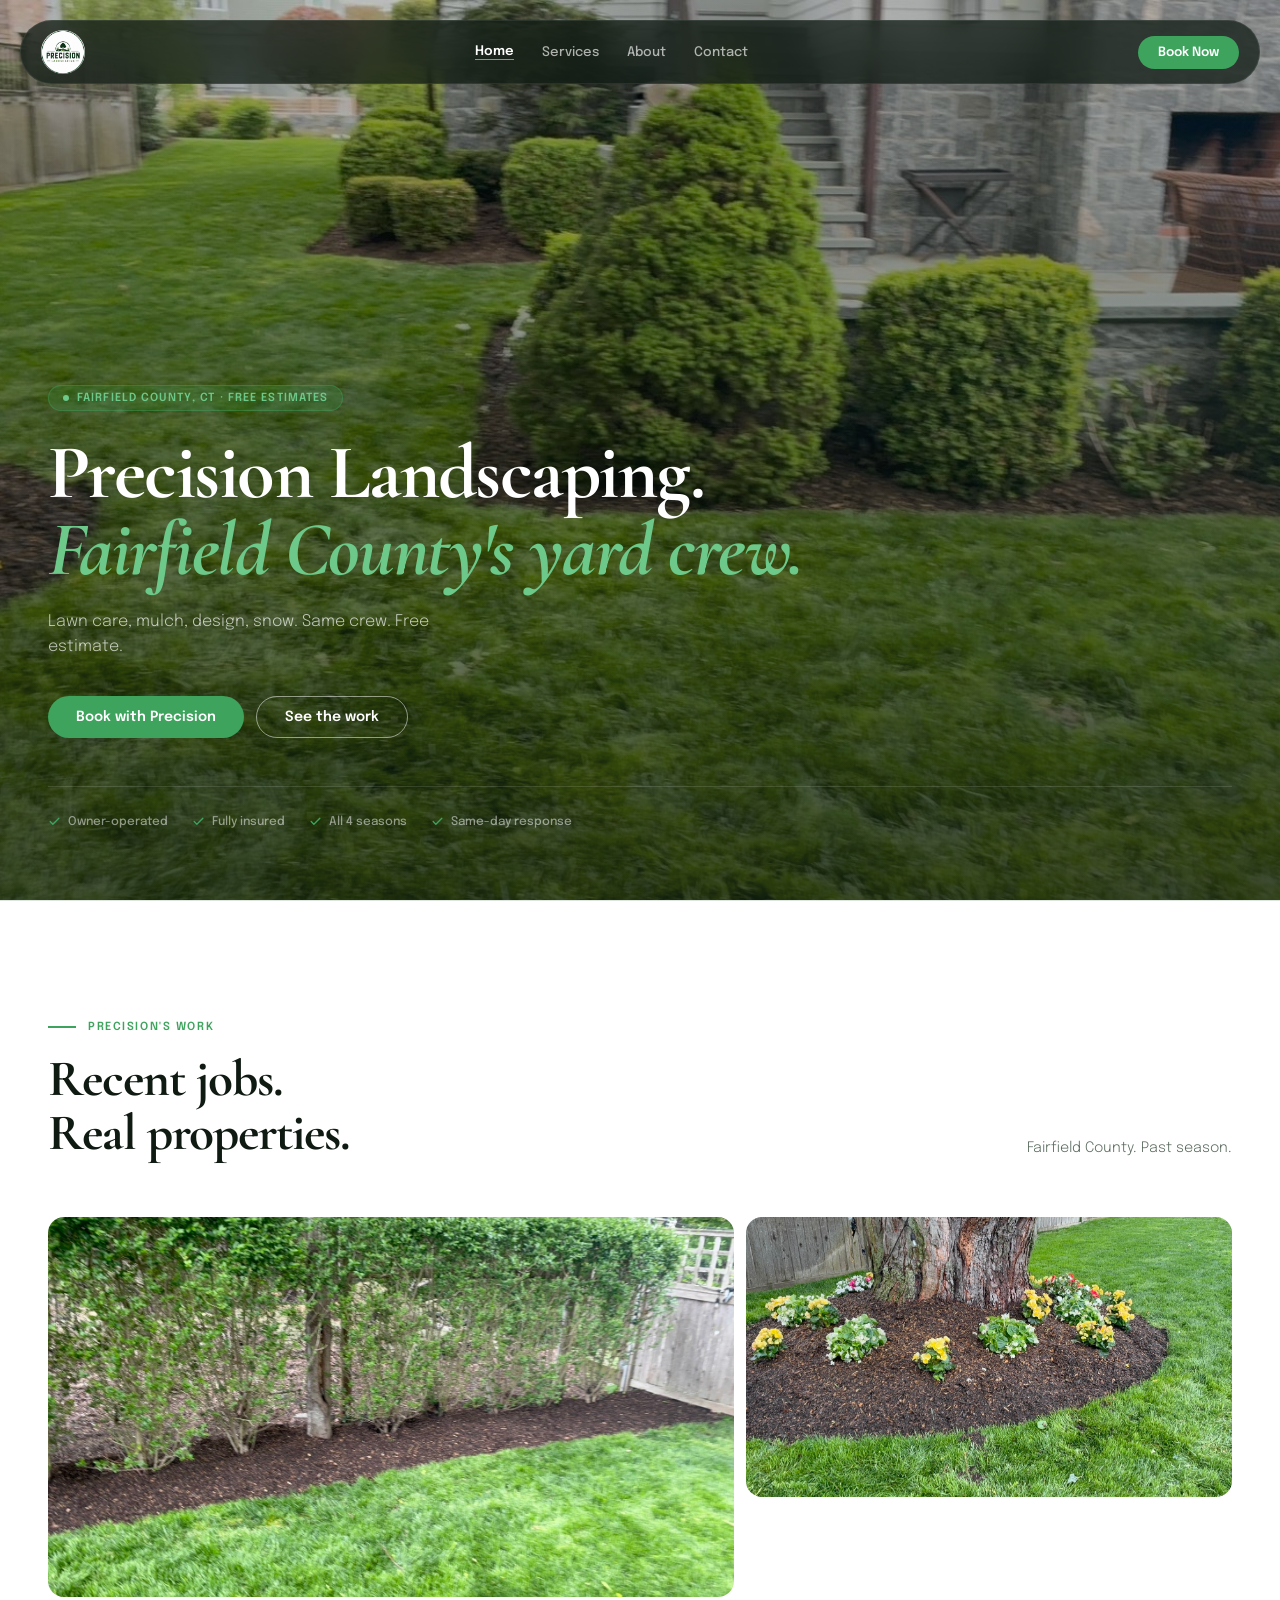
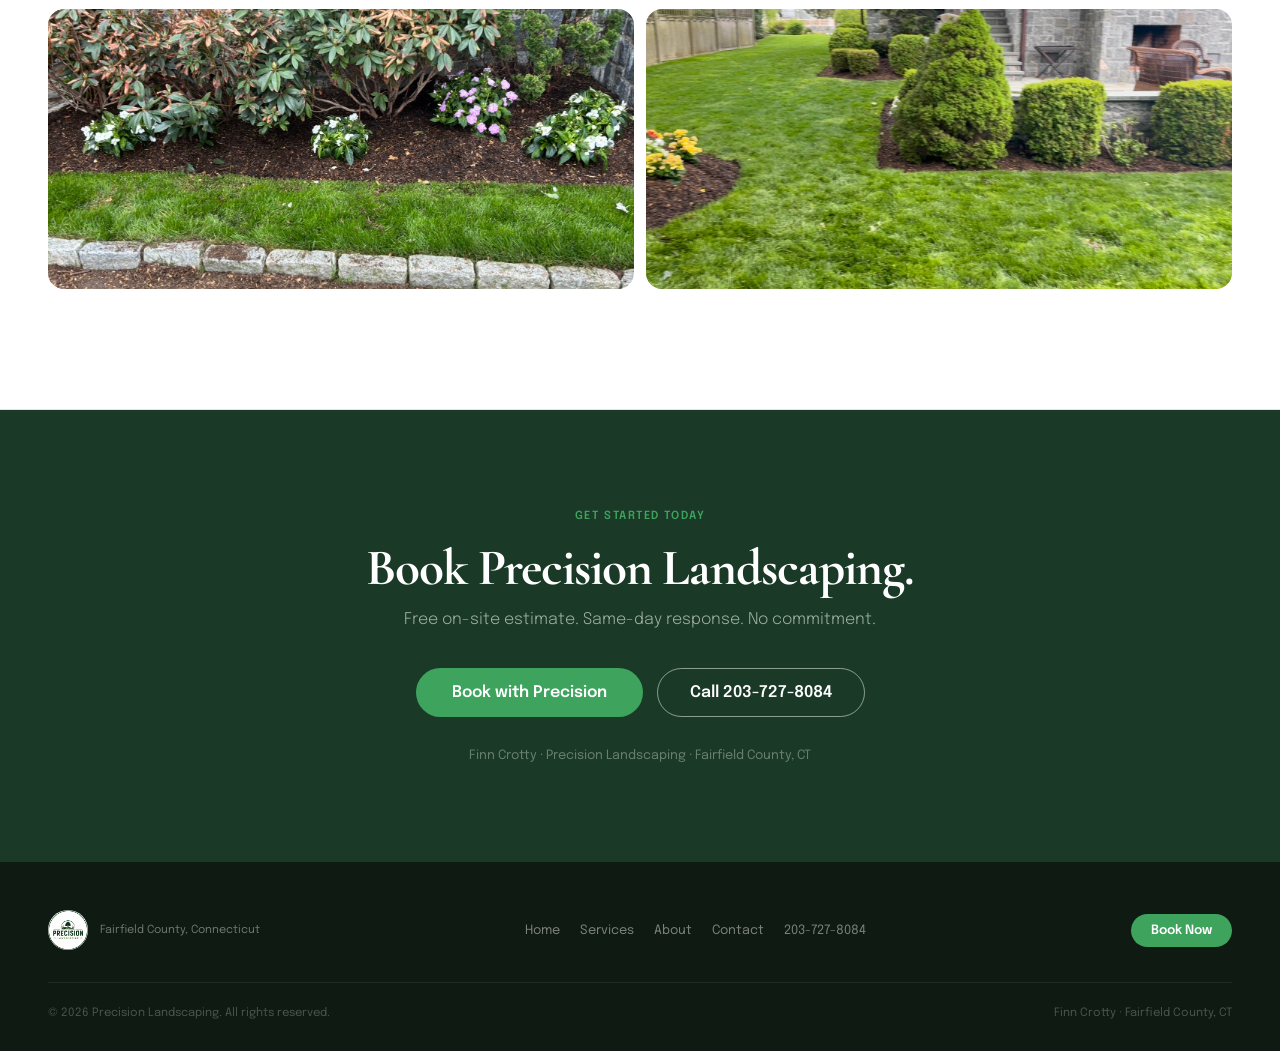
==== index.html @ 97a8960c "Initial commit — Precision Landscaping website Multi-page static site: home, services, about, contac" ====
<!DOCTYPE html>
<html lang="en">
<head>
  <meta charset="UTF-8" />
  <meta name="viewport" content="width=device-width, initial-scale=1.0" />
  <title>Precision Landscaping — Fairfield County, CT</title>
  <meta name="description" content="Precision Landscaping. Lawn care, mulch, design, and snow removal in Fairfield County, CT. Call Finn Crotty for a free estimate — 203-727-8084." />
  <link rel="icon" type="image/svg+xml" href="favicon.svg" />
  <link rel="stylesheet" href="styles.css" />
  <script type="application/ld+json">
  {"@context":"https://schema.org","@type":"LocalBusiness","name":"Precision Landscaping","telephone":"203-727-8084","areaServed":{"@type":"State","name":"Connecticut"},"priceRange":"$$"}
  </script>
</head>
<body>

<!-- ── NAV ── -->
<header id="site-header" role="banner">
  <div style="padding:0 20px;display:flex;align-items:center;justify-content:space-between;height:62px;gap:16px;">
    <a href="index.html" aria-label="Precision Landscaping home" style="display:flex;align-items:center;text-decoration:none;flex-shrink:0;">
      <img src="assets/logo.jpg" alt="Precision Landscaping" style="height:44px;width:44px;border-radius:50%;object-fit:cover;" />
    </a>
    <nav aria-label="Main navigation" style="display:flex;align-items:center;gap:28px;flex:1;justify-content:center;" class="desktop-nav">
      <a href="index.html"    style="color:white;text-decoration:none;font-size:0.825rem;font-weight:600;border-bottom:1.5px solid rgba(255,255,255,0.5);padding-bottom:1px;">Home</a>
      <a href="services.html" style="color:rgba(255,255,255,0.65);text-decoration:none;font-size:0.825rem;font-weight:500;transition:color 0.2s;" onmouseenter="this.style.color='#fff'" onmouseleave="this.style.color='rgba(255,255,255,0.65)'">Services</a>
      <a href="about.html"    style="color:rgba(255,255,255,0.65);text-decoration:none;font-size:0.825rem;font-weight:500;transition:color 0.2s;" onmouseenter="this.style.color='#fff'" onmouseleave="this.style.color='rgba(255,255,255,0.65)'">About</a>
      <a href="contact.html"  style="color:rgba(255,255,255,0.65);text-decoration:none;font-size:0.825rem;font-weight:500;transition:color 0.2s;" onmouseenter="this.style.color='#fff'" onmouseleave="this.style.color='rgba(255,255,255,0.65)'">Contact</a>
    </nav>
    <a href="contact.html" class="btn-primary" style="padding:10px 20px;font-size:0.8rem;flex-shrink:0;">Book Now</a>
    <button id="menu-btn" aria-label="Toggle menu" aria-expanded="false" aria-controls="mobile-menu"
      style="display:none;background:none;border:none;cursor:pointer;padding:6px;flex-direction:column;gap:5px;align-items:center;justify-content:center;" class="mobile-menu-btn">
      <span class="bar" style="display:block;width:22px;height:2px;background:white;transition:all 0.2s;transform-origin:center;border-radius:2px;"></span>
      <span class="bar" style="display:block;width:22px;height:2px;background:white;transition:all 0.2s;border-radius:2px;"></span>
      <span class="bar" style="display:block;width:22px;height:2px;background:white;transition:all 0.2s;transform-origin:center;border-radius:2px;"></span>
    </button>
  </div>
  <div id="mobile-menu" hidden style="padding:4px 20px 20px;">
    <nav style="display:flex;flex-direction:column;gap:2px;">
      <a href="index.html"    style="color:white;text-decoration:none;font-size:0.9rem;font-weight:600;padding:12px 0;border-bottom:1px solid rgba(255,255,255,0.08);">Home</a>
      <a href="services.html" style="color:rgba(255,255,255,0.8);text-decoration:none;font-size:0.9rem;font-weight:500;padding:12px 0;border-bottom:1px solid rgba(255,255,255,0.08);">Services</a>
      <a href="about.html"    style="color:rgba(255,255,255,0.8);text-decoration:none;font-size:0.9rem;font-weight:500;padding:12px 0;border-bottom:1px solid rgba(255,255,255,0.08);">About</a>
      <a href="contact.html"  style="color:rgba(255,255,255,0.8);text-decoration:none;font-size:0.9rem;font-weight:500;padding:12px 0;border-bottom:1px solid rgba(255,255,255,0.08);">Contact</a>
      <a href="contact.html"  style="margin-top:12px;" class="btn-primary">Book Now</a>
    </nav>
  </div>
</header>
<style>
  @media (max-width:767px) { .desktop-nav{display:none!important;} .mobile-menu-btn{display:flex!important;} .hide-xs{display:none;} }
</style>

<main>

<!-- ── HERO ── -->
<section aria-label="Hero">
  <div class="hero-wrap">
    <img class="hero-img" src="assets/photos/job4.jpg" alt="Professionally landscaped property in Fairfield County, CT" />
    <div class="hero-overlay" aria-hidden="true"></div>
    <div class="hero-content">
      <div style="margin-bottom:24px;">
        <span style="display:inline-flex;align-items:center;gap:8px;background:rgba(61,163,93,0.2);border:1px solid rgba(61,163,93,0.4);color:#6DC98A;padding:6px 14px;border-radius:100px;font-size:0.7rem;font-weight:600;letter-spacing:0.1em;text-transform:uppercase;">
          <span style="width:6px;height:6px;background:#6DC98A;border-radius:50%;display:inline-block;"></span>
          Fairfield County, CT · Free Estimates
        </span>
      </div>
      <h1 class="display-xl" style="color:white;max-width:820px;margin-bottom:20px;">
        Precision Landscaping.<br/><em style="font-style:italic;color:#6DC98A;">Fairfield County's yard crew.</em>
      </h1>
      <p style="color:rgba(255,255,255,0.7);font-size:1rem;max-width:440px;line-height:1.6;margin-bottom:36px;font-weight:300;">
        Lawn care, mulch, design, snow. Same crew. Free estimate.
      </p>
      <div style="display:flex;flex-wrap:wrap;gap:12px;">
        <a href="contact.html" class="btn-primary">Book with Precision</a>
        <a href="#work" class="btn-outline">See the work</a>
      </div>
      <div style="display:flex;flex-wrap:wrap;gap:24px;margin-top:48px;padding-top:28px;border-top:1px solid rgba(255,255,255,0.12);">
        <span style="color:rgba(255,255,255,0.5);font-size:0.75rem;font-weight:500;display:flex;align-items:center;gap:7px;">
          <svg width="13" height="13" viewBox="0 0 24 24" fill="none" stroke="#3DA35D" stroke-width="2.5" stroke-linecap="round" stroke-linejoin="round" aria-hidden="true"><polyline points="20 6 9 17 4 12"/></svg>Owner-operated
        </span>
        <span style="color:rgba(255,255,255,0.5);font-size:0.75rem;font-weight:500;display:flex;align-items:center;gap:7px;">
          <svg width="13" height="13" viewBox="0 0 24 24" fill="none" stroke="#3DA35D" stroke-width="2.5" stroke-linecap="round" stroke-linejoin="round" aria-hidden="true"><polyline points="20 6 9 17 4 12"/></svg>Fully insured
        </span>
        <span style="color:rgba(255,255,255,0.5);font-size:0.75rem;font-weight:500;display:flex;align-items:center;gap:7px;">
          <svg width="13" height="13" viewBox="0 0 24 24" fill="none" stroke="#3DA35D" stroke-width="2.5" stroke-linecap="round" stroke-linejoin="round" aria-hidden="true"><polyline points="20 6 9 17 4 12"/></svg>All 4 seasons
        </span>
        <span style="color:rgba(255,255,255,0.5);font-size:0.75rem;font-weight:500;display:flex;align-items:center;gap:7px;">
          <svg width="13" height="13" viewBox="0 0 24 24" fill="none" stroke="#3DA35D" stroke-width="2.5" stroke-linecap="round" stroke-linejoin="round" aria-hidden="true"><polyline points="20 6 9 17 4 12"/></svg>Same-day response
        </span>
      </div>
    </div>
  </div>
</section>

<hr class="section-rule" />

<!-- ── WORK ── -->
<section id="work" aria-labelledby="work-heading" class="section-pad" style="background:var(--white);">
  <div class="container">
    <div style="display:flex;align-items:flex-end;justify-content:space-between;flex-wrap:wrap;gap:24px;margin-bottom:56px;" class="reveal">
      <div>
        <div class="eyebrow"><span class="label-sm" style="color:var(--green-accent);">Precision's Work</span></div>
        <h2 id="work-heading" class="display-lg" style="color:var(--ink);">Recent jobs.<br/>Real properties.</h2>
      </div>
      <p style="color:var(--muted);font-size:0.9rem;max-width:260px;line-height:1.6;font-weight:300;">Fairfield County. Past season.</p>
    </div>

    <!-- Photo grid -->
    <div class="photo-grid reveal">
      <div class="g1"><img class="gallery-img" src="assets/photos/job2-after.jpg" alt="Fresh mulch along hedge line — Fairfield, CT" loading="lazy" /></div>
      <div class="g2"><img class="gallery-img" src="assets/photos/job3.jpg"       alt="Flower bed with begonias around tree" loading="lazy" /></div>
      <div class="g3"><img class="gallery-img" src="assets/photos/job5.jpg"       alt="Garden bed with border stones" loading="lazy" /></div>
      <div class="g4"><img class="gallery-img" src="assets/photos/job4.jpg"       alt="Shaped hedges on CT property" loading="lazy" /></div>
    </div>
  </div>
</section>

<div id="lightbox" class="lightbox" role="dialog" aria-modal="true" aria-label="Image viewer">
  <button id="lb-close" style="position:absolute;top:20px;right:20px;background:none;border:none;color:white;font-size:2rem;line-height:1;cursor:pointer;opacity:0.7;" aria-label="Close">&times;</button>
  <img id="lb-img" src="" alt="" />
</div>

<hr class="section-rule" />

<!-- ── BOOKING CTA ── -->
<section aria-label="Book Precision" style="background:var(--green);padding:100px 0;">
  <div class="container" style="text-align:center;">
    <div class="reveal">
      <p class="label-sm" style="color:var(--green-accent);margin-bottom:20px;">Get started today</p>
      <h2 class="display-lg" style="color:white;margin-bottom:16px;">Book Precision Landscaping.</h2>
      <p style="color:rgba(255,255,255,0.6);font-size:1rem;margin-bottom:40px;font-weight:300;">Free on-site estimate. Same-day response. No commitment.</p>
      <div style="display:flex;flex-wrap:wrap;gap:14px;justify-content:center;align-items:center;margin-bottom:32px;">
        <a href="contact.html" class="btn-primary" style="padding:16px 36px;font-size:1rem;">Book with Precision</a>
        <a href="tel:2037278084" class="btn-outline" style="padding:15px 32px;font-size:1rem;">Call 203-727-8084</a>
      </div>
      <p style="color:rgba(255,255,255,0.35);font-size:0.8rem;">Finn Crotty · Precision Landscaping · Fairfield County, CT</p>
    </div>
  </div>
</section>

</main>

<!-- ── FOOTER ── -->
<footer style="background:var(--ink);color:white;padding:48px 0 32px;" role="contentinfo">
  <div class="container">
    <div style="display:flex;flex-wrap:wrap;justify-content:space-between;align-items:center;gap:28px;padding-bottom:32px;border-bottom:1px solid rgba(255,255,255,0.08);">
      <a href="index.html" style="display:flex;align-items:center;gap:12px;text-decoration:none;color:white;">
        <img src="assets/logo.jpg" alt="Precision Landscaping" style="height:40px;width:40px;border-radius:50%;object-fit:cover;" />
        <p style="font-size:0.7rem;color:rgba(255,255,255,0.4);">Fairfield County, Connecticut</p>
      </a>
      <nav style="display:flex;flex-wrap:wrap;gap:20px;" aria-label="Footer navigation">
        <a href="index.html"    style="color:rgba(255,255,255,0.45);text-decoration:none;font-size:0.8rem;transition:color 0.2s;" onmouseenter="this.style.color='#fff'" onmouseleave="this.style.color='rgba(255,255,255,0.45)'">Home</a>
        <a href="services.html" style="color:rgba(255,255,255,0.45);text-decoration:none;font-size:0.8rem;transition:color 0.2s;" onmouseenter="this.style.color='#fff'" onmouseleave="this.style.color='rgba(255,255,255,0.45)'">Services</a>
        <a href="about.html"    style="color:rgba(255,255,255,0.45);text-decoration:none;font-size:0.8rem;transition:color 0.2s;" onmouseenter="this.style.color='#fff'" onmouseleave="this.style.color='rgba(255,255,255,0.45)'">About</a>
        <a href="contact.html"  style="color:rgba(255,255,255,0.45);text-decoration:none;font-size:0.8rem;transition:color 0.2s;" onmouseenter="this.style.color='#fff'" onmouseleave="this.style.color='rgba(255,255,255,0.45)'">Contact</a>
        <a href="tel:2037278084" style="color:rgba(255,255,255,0.45);text-decoration:none;font-size:0.8rem;transition:color 0.2s;" onmouseenter="this.style.color='#fff'" onmouseleave="this.style.color='rgba(255,255,255,0.45)'">203-727-8084</a>
      </nav>
      <a href="contact.html" class="btn-primary" style="padding:10px 20px;font-size:0.8rem;">Book Now</a>
    </div>
    <div style="display:flex;flex-wrap:wrap;justify-content:space-between;gap:12px;padding-top:24px;">
      <p style="font-size:0.72rem;color:rgba(255,255,255,0.25);">&copy; <span id="yr"></span> Precision Landscaping. All rights reserved.</p>
      <p style="font-size:0.72rem;color:rgba(255,255,255,0.25);">Finn Crotty · Fairfield County, CT</p>
    </div>
  </div>
</footer>

<script>
document.getElementById('yr').textContent = new Date().getFullYear();
const hdr = document.getElementById('site-header');
window.addEventListener('scroll', () => hdr.classList.toggle('scrolled', window.scrollY > 50), {passive:true});
const menuBtn = document.getElementById('menu-btn');
const mobileMenu = document.getElementById('mobile-menu');
const bars = menuBtn.querySelectorAll('.bar');
let open = false;
function closeMenu() {
  open = false; mobileMenu.hidden = true; menuBtn.setAttribute('aria-expanded','false');
  hdr.classList.remove('menu-open');
  bars[0].style.transform=''; bars[1].style.opacity='1'; bars[2].style.transform='';
}
menuBtn.addEventListener('click', () => {
  open = !open; mobileMenu.hidden = !open; menuBtn.setAttribute('aria-expanded', String(open));
  hdr.classList.toggle('menu-open', open);
  if (open) { bars[0].style.transform='translateY(7px) rotate(45deg)'; bars[1].style.opacity='0'; bars[2].style.transform='translateY(-7px) rotate(-45deg)'; }
  else closeMenu();
});
document.querySelectorAll('.ba-wrap').forEach(wrap => {
  const after = wrap.querySelector('.ba-after'), handle = wrap.querySelector('.ba-handle');
  let drag = false;
  function setPos(x) { const r=wrap.getBoundingClientRect(), pct=Math.max(2,Math.min(98,(x-r.left)/r.width*100)); after.style.clipPath=`inset(0 ${100-pct}% 0 0)`; handle.style.left=pct+'%'; handle.style.transform='translateX(-50%)'; }
  handle.addEventListener('mousedown', e=>{drag=true;e.preventDefault();});
  handle.addEventListener('touchstart', ()=>{drag=true;},{passive:true});
  window.addEventListener('mousemove', e=>{if(drag)setPos(e.clientX);});
  window.addEventListener('touchmove', e=>{if(drag)setPos(e.touches[0].clientX);},{passive:true});
  window.addEventListener('mouseup', ()=>{drag=false;}); window.addEventListener('touchend', ()=>{drag=false;});
});
const lb=document.getElementById('lightbox'), lbImg=document.getElementById('lb-img');
document.querySelectorAll('.gallery-img').forEach(img=>img.addEventListener('click',()=>{lbImg.src=img.src;lbImg.alt=img.alt;lb.classList.add('open');document.body.style.overflow='hidden';}));
function closeLB(){lb.classList.remove('open');document.body.style.overflow='';}
document.getElementById('lb-close').addEventListener('click',closeLB);
lb.addEventListener('click',e=>{if(e.target===lb)closeLB();});
document.addEventListener('keydown',e=>{if(e.key==='Escape')closeLB();});
const io=new IntersectionObserver(entries=>entries.forEach(e=>{if(e.isIntersecting){e.target.classList.add('in');io.unobserve(e.target);}}),{threshold:0.1});
document.querySelectorAll('.reveal').forEach(el=>io.observe(el));
</script>
</body>
</html>
---- styles.css ----
@import url('https://fonts.googleapis.com/css2?family=Cormorant+Garamond:ital,wght@0,400;0,600;0,700;1,400;1,600;1,700&family=Epilogue:wght@300;400;500;600;700&display=swap');

/* ── Tokens ── */
:root {
  --green:       #1A3A27;
  --green-mid:   #2C5F3E;
  --green-accent:#3DA35D;
  --green-light: #6DC98A;
  --cream:       #F5F3EE;
  --white:       #FFFFFF;
  --ink:         #0F1A12;
  --ink-mid:     #2D3B31;
  --muted:       #5A6B5E;
  --border:      #DDE5DF;

  /* z-index scale */
  --z-nav:       100;
  --z-lightbox:  200;
}

*, *::before, *::after { box-sizing: border-box; margin: 0; padding: 0; }
html { scroll-behavior: smooth; font-size: 16px; }
@media (prefers-reduced-motion: reduce) {
  html { scroll-behavior: auto; }
  *, *::before, *::after { animation-duration: 0.01ms !important; transition-duration: 0.01ms !important; }
}

body {
  font-family: 'Epilogue', system-ui, sans-serif;
  background: var(--white);
  color: var(--ink);
  -webkit-font-smoothing: antialiased;
}

/* ── Floating Nav ── */
#site-header {
  position: fixed;
  top: 20px;
  left: 20px;
  right: 20px;
  z-index: var(--z-nav);
  border-radius: 100px;
  background: rgba(15, 26, 18, 0.72);
  backdrop-filter: blur(20px);
  -webkit-backdrop-filter: blur(20px);
  border: 1px solid rgba(255,255,255,0.08);
  transition: background 0.3s, box-shadow 0.3s;
}
#site-header.scrolled {
  background: rgba(15, 26, 18, 0.92);
  box-shadow: 0 8px 40px rgba(0,0,0,0.28);
}
@media (max-width: 767px) {
  #site-header {
    top: 12px; left: 12px; right: 12px;
    border-radius: 16px;
  }
  #site-header.menu-open { border-radius: 16px; }
}

/* ── Mobile menu ── */
#mobile-menu {
  border-top: 1px solid rgba(255,255,255,0.1);
  margin-top: 2px;
  border-radius: 0 0 16px 16px;
  overflow: hidden;
}

/* ── Hero ── */
.hero-wrap {
  position: relative;
  height: 100svh;
  min-height: 600px;
  overflow: hidden;
  background: var(--green);
}
.hero-img {
  position: absolute;
  inset: 0;
  width: 100%; height: 100%;
  object-fit: cover;
  object-position: center 35%;
  transform-origin: center;
  /* Ken Burns — subtle */
  animation: heroZoom 18s ease-in-out infinite alternate;
}
@keyframes heroZoom {
  from { transform: scale(1.00); }
  to   { transform: scale(1.06); }
}
@media (prefers-reduced-motion: reduce) {
  .hero-img { animation: none; }
}
.hero-overlay {
  position: absolute;
  inset: 0;
  background: linear-gradient(
    175deg,
    rgba(10,20,13,0.25) 0%,
    rgba(10,20,13,0.52) 55%,
    rgba(15,26,18,0.78) 100%
  );
}
.hero-content {
  position: relative;
  z-index: 2;
  height: 100%;
  display: flex;
  flex-direction: column;
  justify-content: flex-end;
  padding: 0 48px 72px;
  max-width: 1400px;
  margin: 0 auto;
}
@media (max-width: 767px) {
  .hero-content { padding: 0 24px 56px; }
}

/* ── Display type ── */
.display-xl {
  font-family: 'Cormorant Garamond', Georgia, serif;
  font-size: clamp(2.8rem, 6vw, 6.5rem);
  font-weight: 900;
  line-height: 1.0;
  letter-spacing: -0.02em;
}
.display-lg {
  font-family: 'Cormorant Garamond', Georgia, serif;
  font-size: clamp(2.2rem, 4vw, 4.5rem);
  font-weight: 700;
  line-height: 1.05;
  letter-spacing: -0.02em;
}
.label-sm {
  font-size: 0.7rem;
  font-weight: 600;
  letter-spacing: 0.14em;
  text-transform: uppercase;
}

/* ── Eyebrow divider ── */
.eyebrow {
  display: flex;
  align-items: center;
  gap: 12px;
  margin-bottom: 20px;
}
.eyebrow::before {
  content: '';
  display: block;
  width: 28px; height: 2px;
  background: var(--green-accent);
  flex-shrink: 0;
}

/* ── Pill CTAs ── */
.btn-primary {
  display: inline-flex;
  align-items: center;
  gap: 8px;
  background: var(--green-accent);
  color: #fff;
  padding: 14px 28px;
  border-radius: 100px;
  font-size: 0.875rem;
  font-weight: 600;
  transition: background 0.2s, transform 0.2s;
  cursor: pointer;
  border: none;
  text-decoration: none;
  white-space: nowrap;
}
.btn-primary:hover { background: var(--green-light); transform: translateY(-1px); }
.btn-outline {
  display: inline-flex;
  align-items: center;
  gap: 8px;
  background: transparent;
  color: #fff;
  padding: 13px 28px;
  border-radius: 100px;
  font-size: 0.875rem;
  font-weight: 600;
  border: 1.5px solid rgba(255,255,255,0.5);
  transition: border-color 0.2s, background 0.2s;
  cursor: pointer;
  text-decoration: none;
  white-space: nowrap;
}
.btn-outline:hover { border-color: #fff; background: rgba(255,255,255,0.08); }
.btn-dark {
  display: inline-flex;
  align-items: center;
  gap: 8px;
  background: var(--green);
  color: #fff;
  padding: 14px 28px;
  border-radius: 100px;
  font-size: 0.875rem;
  font-weight: 600;
  transition: background 0.2s;
  cursor: pointer;
  text-decoration: none;
}
.btn-dark:hover { background: var(--green-mid); }

/* ── Service cards ── */
.service-card {
  background: var(--white);
  border: 1px solid var(--border);
  border-radius: 20px;
  padding: 36px 32px;
  transition: border-color 0.2s, box-shadow 0.2s, transform 0.2s;
  cursor: default;
}
.service-card:hover {
  border-color: var(--green-accent);
  box-shadow: 0 8px 32px rgba(61,163,93,0.12);
  transform: translateY(-3px);
}
.service-icon {
  width: 48px; height: 48px;
  background: var(--cream);
  border-radius: 14px;
  display: flex;
  align-items: center;
  justify-content: center;
  margin-bottom: 24px;
  color: var(--green);
}

/* ── Photo grid ── */
.photo-grid {
  display: grid;
  grid-template-columns: repeat(12, 1fr);
  grid-template-rows: auto;
  gap: 12px;
}
.photo-grid .g1 { grid-column: 1 / 8; grid-row: 1; }
.photo-grid .g2 { grid-column: 8 / 13; grid-row: 1; }
.photo-grid .g3 { grid-column: 1 / 7; grid-row: 2; }
.photo-grid .g4 { grid-column: 7 / 13; grid-row: 2; }
.photo-grid img,
.photo-grid .g-placeholder {
  width: 100%;
  height: 280px;
  object-fit: cover;
  border-radius: 16px;
  display: block;
}
.photo-grid .g1 img,
.photo-grid .g1 .g-placeholder { height: 380px; }
@media (max-width: 900px) {
  .photo-grid { display: flex; flex-direction: column; gap: 10px; }
  .photo-grid img, .photo-grid .g-placeholder { height: 220px !important; border-radius: 12px; }
}
.gallery-img {
  cursor: zoom-in;
  transition: filter 0.2s;
}
.gallery-img:hover { filter: brightness(1.06); }

/* ── Before/After ── */
.ba-wrap {
  position: relative;
  overflow: hidden;
  border-radius: 16px;
  cursor: col-resize;
  user-select: none;
  touch-action: none;
}
.ba-wrap img {
  display: block;
  width: 100%;
  height: 300px;
  object-fit: cover;
  object-position: center 30%;
  pointer-events: none;
}
.ba-after {
  position: absolute;
  inset: 0;
  overflow: hidden;
}
.ba-after img {
  position: absolute;
  top: 0; left: 0;
  width: 100%; height: 100%;
  object-fit: cover;
}
.ba-handle {
  position: absolute;
  top: 0; bottom: 0;
  width: 2px;
  background: white;
  cursor: col-resize;
  z-index: 3;
}
.ba-handle::after {
  content: '';
  position: absolute;
  top: 50%;
  left: 50%;
  transform: translate(-50%, -50%);
  width: 44px; height: 44px;
  border-radius: 50%;
  background: white;
  box-shadow: 0 2px 12px rgba(0,0,0,0.25);
  background-image: url("data:image/svg+xml,%3Csvg xmlns='http://www.w3.org/2000/svg' width='18' height='18' viewBox='0 0 24 24' fill='none' stroke='%231A3A27' stroke-width='2.5' stroke-linecap='round' stroke-linejoin='round'%3E%3Cpolyline points='15 18 9 12 15 6'/%3E%3Cpolyline points='9 18 15 12 9 6'/%3E%3C/svg%3E");
  background-size: 20px;
  background-repeat: no-repeat;
  background-position: center;
}
.ba-label {
  position: absolute;
  bottom: 14px;
  font-size: 0.65rem;
  font-weight: 700;
  letter-spacing: 0.1em;
  text-transform: uppercase;
  padding: 4px 10px;
  border-radius: 6px;
  z-index: 4;
  pointer-events: none;
}
.ba-label-before { left: 14px; background: rgba(0,0,0,0.5); color: #fff; }
.ba-label-after  { right: 14px; background: rgba(61,163,93,0.9); color: #fff; }

/* ── Stat tiles ── */
.stat-tile {
  padding: 40px 36px;
  border-radius: 20px;
}

/* ── Quote ── */
.quote-card {
  background: var(--white);
  border: 1px solid var(--border);
  border-radius: 20px;
  padding: 36px 32px;
}
@media (max-width: 767px) {
  .quote-row {
    display: flex;
    overflow-x: auto;
    gap: 14px;
    scroll-snap-type: x mandatory;
    padding-bottom: 6px;
    -webkit-overflow-scrolling: touch;
    scrollbar-width: none;
  }
  .quote-row::-webkit-scrollbar { display: none; }
  .quote-card {
    flex: 0 0 82vw;
    scroll-snap-align: start;
  }
}

/* ── Lightbox ── */
.lightbox {
  display: none;
  position: fixed;
  inset: 0;
  background: rgba(0,0,0,0.92);
  z-index: var(--z-lightbox);
  align-items: center;
  justify-content: center;
  padding: 20px;
}
.lightbox.open { display: flex; }
.lightbox img {
  max-width: min(92vw, 1100px);
  max-height: 88vh;
  object-fit: contain;
  border-radius: 10px;
}

/* ── Form ── */
.form-input {
  width: 100%;
  border: 1px solid var(--border);
  border-radius: 12px;
  padding: 14px 18px;
  font-family: 'DM Sans', sans-serif;
  font-size: 0.9rem;
  color: var(--ink);
  background: var(--white);
  transition: border-color 0.2s;
  outline: none;
}
.form-input:focus { border-color: var(--green-accent); }
.form-input::placeholder { color: var(--muted); }
.form-label {
  display: block;
  font-size: 0.8rem;
  font-weight: 600;
  color: var(--ink-mid);
  margin-bottom: 7px;
}

/* ── Focus ring ── */
a:focus-visible, button:focus-visible, input:focus-visible, select:focus-visible, textarea:focus-visible {
  outline: 2.5px solid var(--green-accent);
  outline-offset: 3px;
}

/* ── Scroll fade-in ── */
.reveal {
  opacity: 0;
  transform: translateY(28px);
  transition: opacity 0.6s ease, transform 0.6s ease;
}
.reveal.in {
  opacity: 1;
  transform: none;
}

/* ── Section spacing ── */
.section-pad { padding: 120px 0; }
@media (max-width: 767px) { .section-pad { padding: 72px 0; } }
.container {
  max-width: 1280px;
  margin: 0 auto;
  padding: 0 48px;
}
@media (max-width: 1024px) { .container { padding: 0 32px; } }
@media (max-width: 767px)  { .container { padding: 0 20px; } }

/* ── Divider ── */
hr.section-rule { border: none; border-top: 1px solid var(--border); margin: 0; }
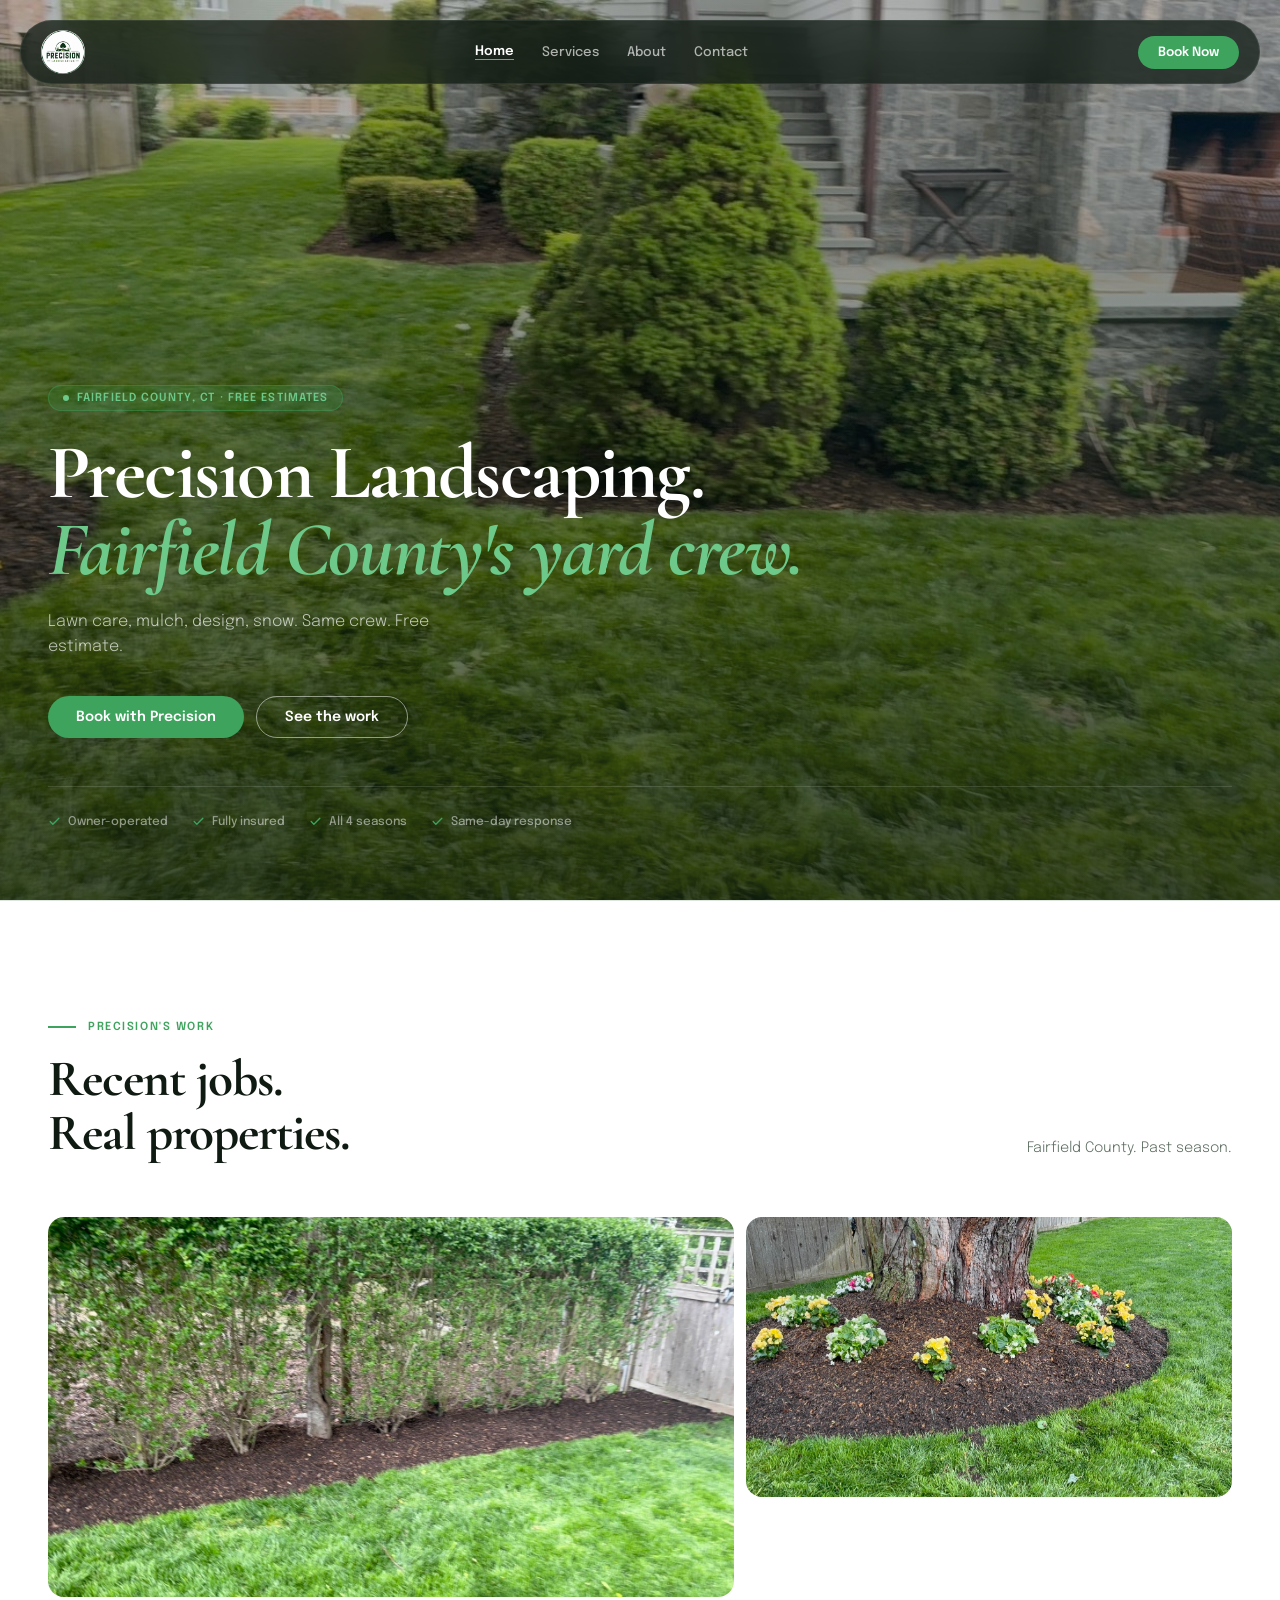
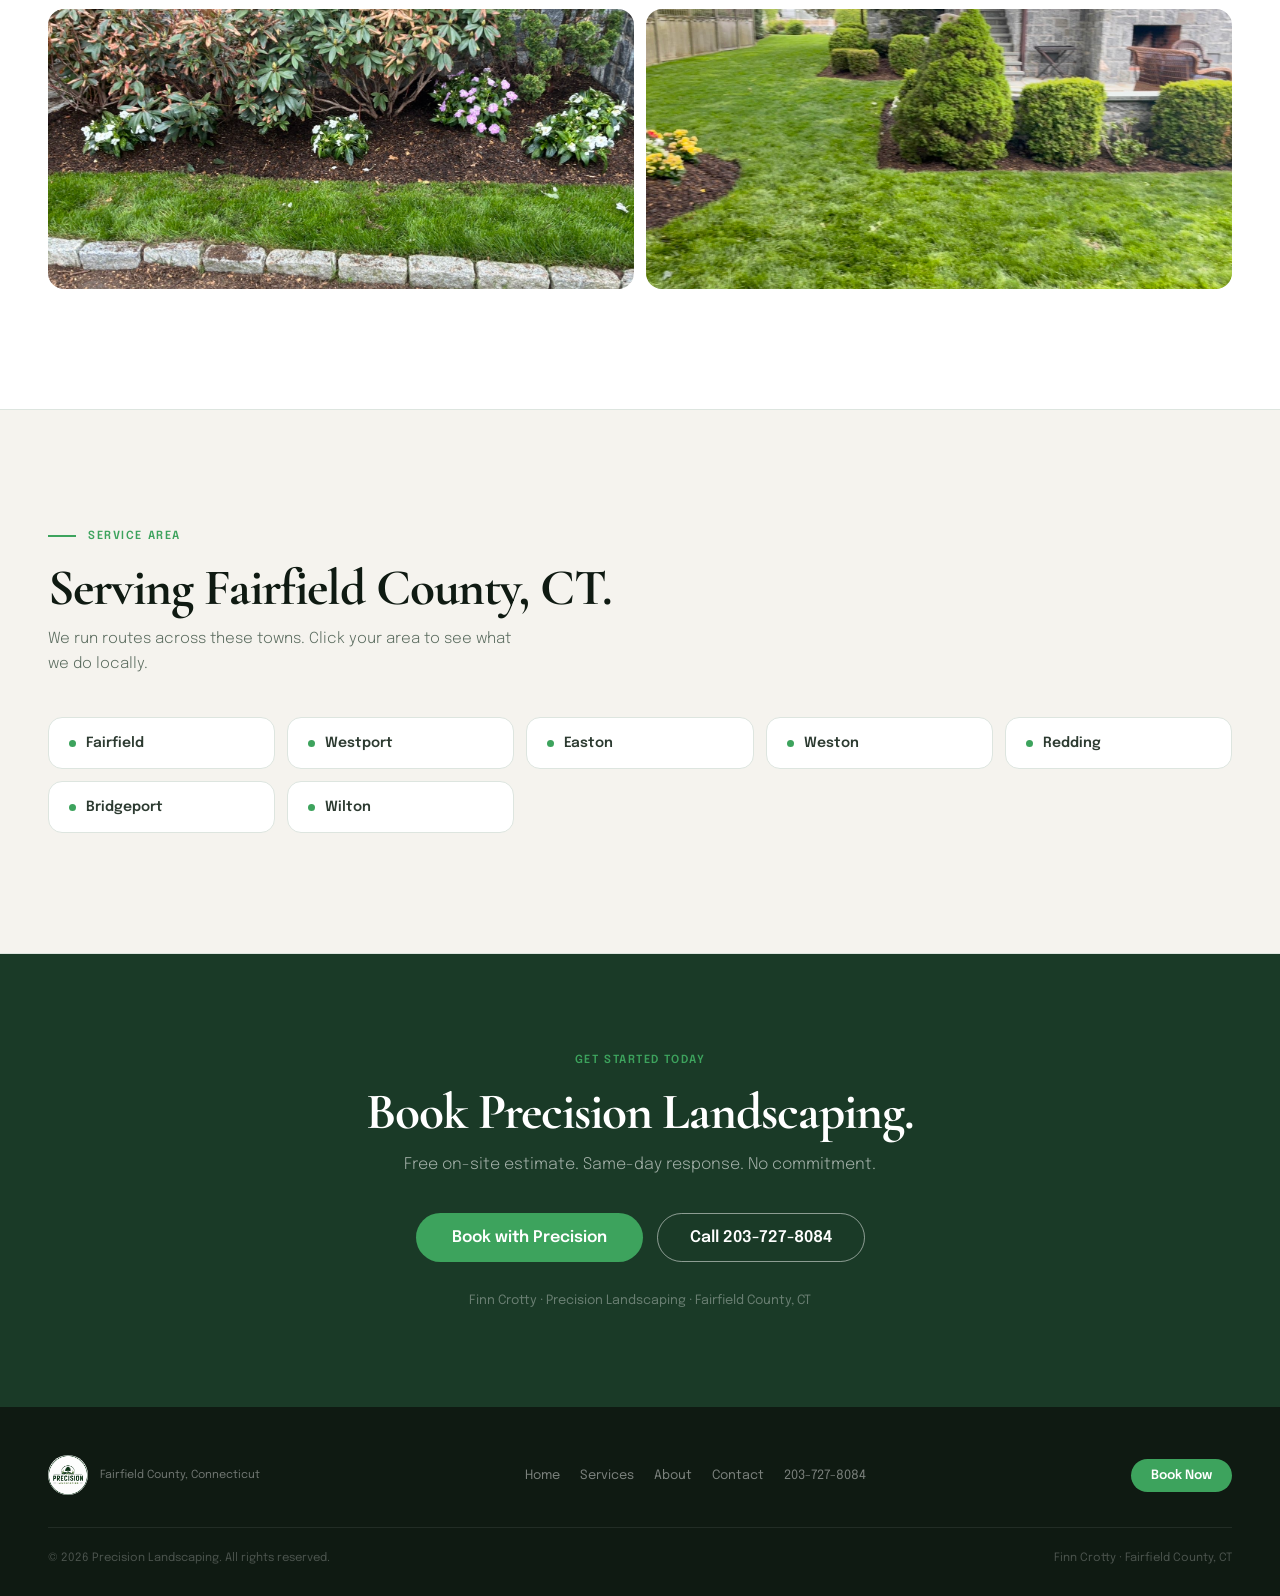
==== commit 8360caad: "Phase 1 SEO: canonicals, schema, sitemap, font fix, town pages - Add canonical tags to all pages - R" ====
--- a/index.html
+++ b/index.html
@@ -5,10 +5,15 @@
   <meta name="viewport" content="width=device-width, initial-scale=1.0" />
   <title>Precision Landscaping — Fairfield County, CT</title>
   <meta name="description" content="Precision Landscaping. Lawn care, mulch, design, and snow removal in Fairfield County, CT. Call Finn Crotty for a free estimate — 203-727-8084." />
+  <link rel="canonical" href="https://precision-landscaping-ct.vercel.app/" />
   <link rel="icon" type="image/svg+xml" href="favicon.svg" />
+  <link rel="preload" as="image" href="assets/photos/job4.jpg" fetchpriority="high">
+  <link rel="preconnect" href="https://fonts.googleapis.com">
+  <link rel="preconnect" href="https://fonts.gstatic.com" crossorigin>
+  <link rel="stylesheet" href="https://fonts.googleapis.com/css2?family=Cormorant+Garamond:ital,wght@0,400;0,600;0,700;1,400;1,600;1,700&family=Epilogue:wght@300;400;500;600;700&display=swap">
   <link rel="stylesheet" href="styles.css" />
   <script type="application/ld+json">
-  {"@context":"https://schema.org","@type":"LocalBusiness","name":"Precision Landscaping","telephone":"203-727-8084","areaServed":{"@type":"State","name":"Connecticut"},"priceRange":"$$"}
+  {"@context":"https://schema.org","@type":"LandscapingBusiness","name":"Precision Landscaping","telephone":"203-727-8084","email":"precisionlandscapingct@gmail.com","url":"https://precision-landscaping-ct.vercel.app/","description":"Owner-operated landscaping crew serving Fairfield County, CT. Lawn care, mulch, landscape design, tree trimming, and snow removal for residential properties.","image":"https://precision-landscaping-ct.vercel.app/assets/logo.jpg","priceRange":"$$","address":{"@type":"PostalAddress","addressLocality":"Fairfield","addressRegion":"CT","postalCode":"06824","addressCountry":"US"},"geo":{"@type":"GeoCoordinates","latitude":41.1411,"longitude":-73.2637},"areaServed":[{"@type":"City","name":"Fairfield"},{"@type":"City","name":"Westport"},{"@type":"City","name":"Easton"},{"@type":"City","name":"Weston"},{"@type":"City","name":"Redding"},{"@type":"City","name":"Bridgeport"},{"@type":"City","name":"Wilton"},{"@type":"County","name":"Fairfield County"}],"sameAs":["https://www.instagram.com/precisionlandscapingct"],"founder":{"@type":"Person","name":"Finn Crotty"}}
   </script>
 </head>
 <body>
@@ -104,10 +109,10 @@
 
     <!-- Photo grid -->
     <div class="photo-grid reveal">
-      <div class="g1"><img class="gallery-img" src="assets/photos/job2-after.jpg" alt="Fresh mulch along hedge line — Fairfield, CT" loading="lazy" /></div>
-      <div class="g2"><img class="gallery-img" src="assets/photos/job3.jpg"       alt="Flower bed with begonias around tree" loading="lazy" /></div>
-      <div class="g3"><img class="gallery-img" src="assets/photos/job5.jpg"       alt="Garden bed with border stones" loading="lazy" /></div>
-      <div class="g4"><img class="gallery-img" src="assets/photos/job4.jpg"       alt="Shaped hedges on CT property" loading="lazy" /></div>
+      <div class="g1"><img class="gallery-img" src="assets/photos/job2-after.jpg" alt="Fresh mulch along hedge line — Fairfield, CT" width="1440" height="1080" loading="lazy" /></div>
+      <div class="g2"><img class="gallery-img" src="assets/photos/job3.jpg"       alt="Flower bed with begonias around tree" width="1440" height="1080" loading="lazy" /></div>
+      <div class="g3"><img class="gallery-img" src="assets/photos/job5.jpg"       alt="Garden bed with border stones" width="1440" height="1080" loading="lazy" /></div>
+      <div class="g4"><img class="gallery-img" src="assets/photos/job4.jpg"       alt="Shaped hedges on CT property" width="1440" height="1080" loading="lazy" /></div>
     </div>
   </div>
 </section>
@@ -116,6 +121,42 @@
   <button id="lb-close" style="position:absolute;top:20px;right:20px;background:none;border:none;color:white;font-size:2rem;line-height:1;cursor:pointer;opacity:0.7;" aria-label="Close">&times;</button>
   <img id="lb-img" src="" alt="" />
 </div>
+
+<hr class="section-rule" />
+
+<!-- ── AREAS WE SERVE ── -->
+<section class="section-pad" style="background:var(--cream);" aria-labelledby="areas-heading">
+  <div class="container">
+    <div class="reveal" style="margin-bottom:40px;">
+      <div class="eyebrow"><span class="label-sm" style="color:var(--green-accent);">Service Area</span></div>
+      <h2 id="areas-heading" class="display-lg" style="color:var(--ink);margin-bottom:12px;">Serving Fairfield County, CT.</h2>
+      <p style="color:var(--muted);font-size:0.95rem;font-weight:300;max-width:480px;line-height:1.65;">We run routes across these towns. Click your area to see what we do locally.</p>
+    </div>
+    <div class="reveal" style="display:grid;grid-template-columns:repeat(auto-fill,minmax(190px,1fr));gap:12px;">
+      <a href="fairfield-ct-landscaping" style="display:flex;align-items:center;gap:10px;background:var(--white);border:1px solid var(--border);border-radius:14px;padding:18px 20px;text-decoration:none;color:var(--ink-mid);font-size:0.875rem;font-weight:600;transition:border-color 0.2s,color 0.2s,box-shadow 0.2s;" onmouseenter="this.style.borderColor='var(--green-accent)';this.style.color='var(--green)';this.style.boxShadow='0 4px 16px rgba(61,163,93,0.12)'" onmouseleave="this.style.borderColor='var(--border)';this.style.color='var(--ink-mid)';this.style.boxShadow='none'">
+        <span style="width:7px;height:7px;background:var(--green-accent);border-radius:50%;flex-shrink:0;" aria-hidden="true"></span>Fairfield
+      </a>
+      <a href="westport-ct-landscaping" style="display:flex;align-items:center;gap:10px;background:var(--white);border:1px solid var(--border);border-radius:14px;padding:18px 20px;text-decoration:none;color:var(--ink-mid);font-size:0.875rem;font-weight:600;transition:border-color 0.2s,color 0.2s,box-shadow 0.2s;" onmouseenter="this.style.borderColor='var(--green-accent)';this.style.color='var(--green)';this.style.boxShadow='0 4px 16px rgba(61,163,93,0.12)'" onmouseleave="this.style.borderColor='var(--border)';this.style.color='var(--ink-mid)';this.style.boxShadow='none'">
+        <span style="width:7px;height:7px;background:var(--green-accent);border-radius:50%;flex-shrink:0;" aria-hidden="true"></span>Westport
+      </a>
+      <a href="easton-ct-landscaping" style="display:flex;align-items:center;gap:10px;background:var(--white);border:1px solid var(--border);border-radius:14px;padding:18px 20px;text-decoration:none;color:var(--ink-mid);font-size:0.875rem;font-weight:600;transition:border-color 0.2s,color 0.2s,box-shadow 0.2s;" onmouseenter="this.style.borderColor='var(--green-accent)';this.style.color='var(--green)';this.style.boxShadow='0 4px 16px rgba(61,163,93,0.12)'" onmouseleave="this.style.borderColor='var(--border)';this.style.color='var(--ink-mid)';this.style.boxShadow='none'">
+        <span style="width:7px;height:7px;background:var(--green-accent);border-radius:50%;flex-shrink:0;" aria-hidden="true"></span>Easton
+      </a>
+      <a href="weston-ct-landscaping" style="display:flex;align-items:center;gap:10px;background:var(--white);border:1px solid var(--border);border-radius:14px;padding:18px 20px;text-decoration:none;color:var(--ink-mid);font-size:0.875rem;font-weight:600;transition:border-color 0.2s,color 0.2s,box-shadow 0.2s;" onmouseenter="this.style.borderColor='var(--green-accent)';this.style.color='var(--green)';this.style.boxShadow='0 4px 16px rgba(61,163,93,0.12)'" onmouseleave="this.style.borderColor='var(--border)';this.style.color='var(--ink-mid)';this.style.boxShadow='none'">
+        <span style="width:7px;height:7px;background:var(--green-accent);border-radius:50%;flex-shrink:0;" aria-hidden="true"></span>Weston
+      </a>
+      <a href="redding-ct-landscaping" style="display:flex;align-items:center;gap:10px;background:var(--white);border:1px solid var(--border);border-radius:14px;padding:18px 20px;text-decoration:none;color:var(--ink-mid);font-size:0.875rem;font-weight:600;transition:border-color 0.2s,color 0.2s,box-shadow 0.2s;" onmouseenter="this.style.borderColor='var(--green-accent)';this.style.color='var(--green)';this.style.boxShadow='0 4px 16px rgba(61,163,93,0.12)'" onmouseleave="this.style.borderColor='var(--border)';this.style.color='var(--ink-mid)';this.style.boxShadow='none'">
+        <span style="width:7px;height:7px;background:var(--green-accent);border-radius:50%;flex-shrink:0;" aria-hidden="true"></span>Redding
+      </a>
+      <a href="bridgeport-ct-landscaping" style="display:flex;align-items:center;gap:10px;background:var(--white);border:1px solid var(--border);border-radius:14px;padding:18px 20px;text-decoration:none;color:var(--ink-mid);font-size:0.875rem;font-weight:600;transition:border-color 0.2s,color 0.2s,box-shadow 0.2s;" onmouseenter="this.style.borderColor='var(--green-accent)';this.style.color='var(--green)';this.style.boxShadow='0 4px 16px rgba(61,163,93,0.12)'" onmouseleave="this.style.borderColor='var(--border)';this.style.color='var(--ink-mid)';this.style.boxShadow='none'">
+        <span style="width:7px;height:7px;background:var(--green-accent);border-radius:50%;flex-shrink:0;" aria-hidden="true"></span>Bridgeport
+      </a>
+      <a href="wilton-ct-landscaping" style="display:flex;align-items:center;gap:10px;background:var(--white);border:1px solid var(--border);border-radius:14px;padding:18px 20px;text-decoration:none;color:var(--ink-mid);font-size:0.875rem;font-weight:600;transition:border-color 0.2s,color 0.2s,box-shadow 0.2s;" onmouseenter="this.style.borderColor='var(--green-accent)';this.style.color='var(--green)';this.style.boxShadow='0 4px 16px rgba(61,163,93,0.12)'" onmouseleave="this.style.borderColor='var(--border)';this.style.color='var(--ink-mid)';this.style.boxShadow='none'">
+        <span style="width:7px;height:7px;background:var(--green-accent);border-radius:50%;flex-shrink:0;" aria-hidden="true"></span>Wilton
+      </a>
+    </div>
+  </div>
+</section>
 
 <hr class="section-rule" />
 
--- a/styles.css
+++ b/styles.css
@@ -1,5 +1,3 @@
-@import url('https://fonts.googleapis.com/css2?family=Cormorant+Garamond:ital,wght@0,400;0,600;0,700;1,400;1,600;1,700&family=Epilogue:wght@300;400;500;600;700&display=swap');
-
 /* ── Tokens ── */
 :root {
   --green:       #1A3A27;
